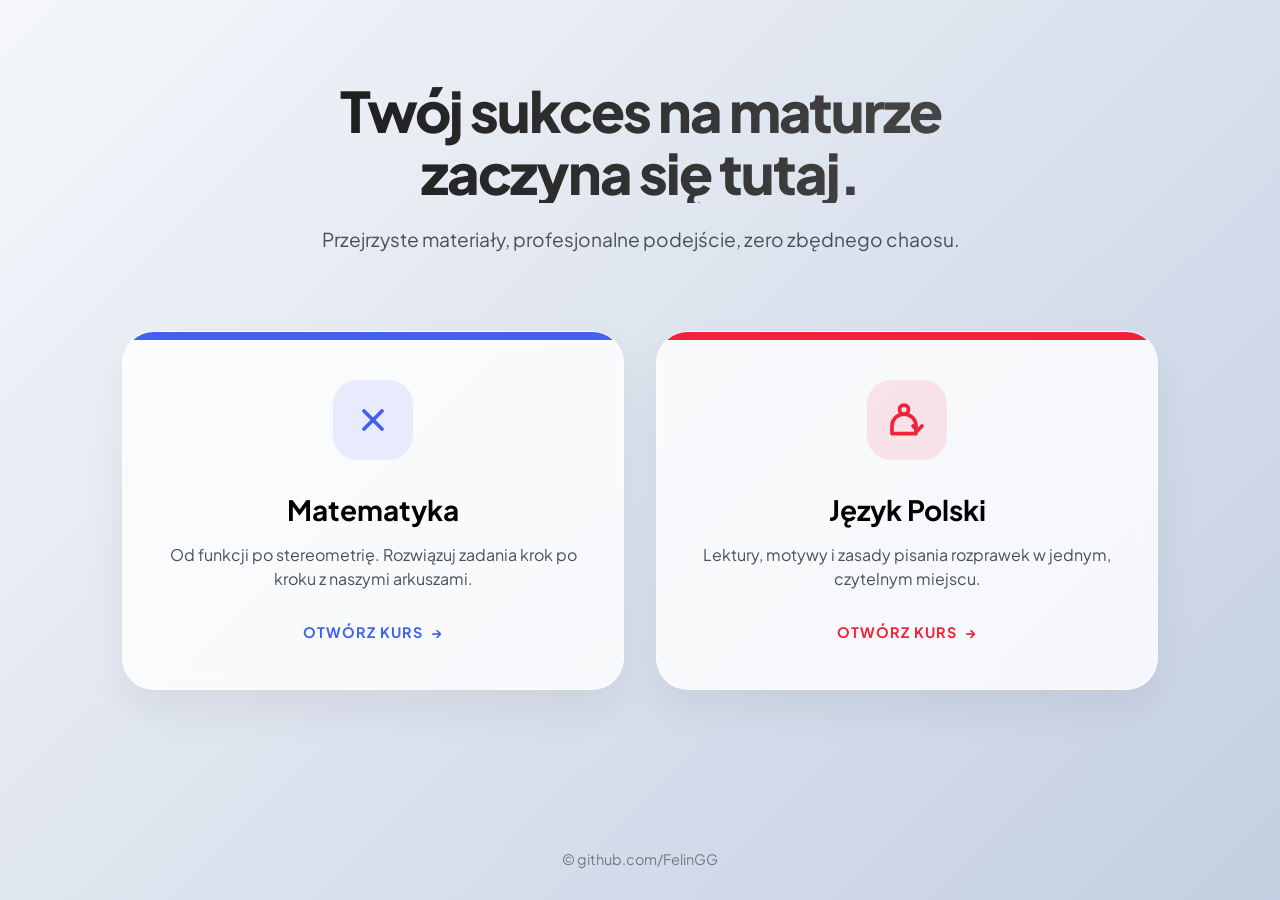
==== index.html @ 7e04bf78 "Add index.html" ====
<!DOCTYPE html>
<html lang="pl">
<head>
    <meta charset="UTF-8">
    <meta name="viewport" content="width=device-width, initial-scale=1.0">
    <title>EduHub | Twoja Matura 2026</title>
    <link rel="preconnect" href="https://fonts.googleapis.com">
    <link rel="preconnect" href="https://fonts.gstatic.com" crossorigin>
    <link href="https://fonts.googleapis.com/css2?family=Plus+Jakarta+Sans:wght@400;600;800&display=swap" rel="stylesheet">
    <style>
        :root {
            --bg-gradient: linear-gradient(135deg, #f5f7fa 0%, #c3cfe2 100%);
            --text-main: #1d1d1f;
            --text-muted: #495057;
            --math-color: #4361ee;
            --math-bg: rgba(67, 97, 238, 0.1);
            --polish-color: #ef233c;
            --polish-bg: rgba(239, 35, 60, 0.1);
            --card-shadow: 0 20px 40px rgba(0,0,0,0.06);
            --card-hover-shadow: 0 30px 60px rgba(0,0,0,0.12);
        }

        * {
            margin: 0;
            padding: 0;
            box-sizing: border-box;
            -webkit-tap-highlight-color: transparent;
        }

        body {
            font-family: 'Plus Jakarta Sans', sans-serif;
            background: var(--bg-gradient);
            background-attachment: fixed;
            color: var(--text-main);
            min-height: 100vh;
            display: flex;
            flex-direction: column;
            align-items: center;
        }

        header {
            padding: 5rem 1.5rem 3rem;
            text-align: center;
            max-width: 800px;
        }

        header h1 {
            font-size: clamp(2rem, 8vw, 3.5rem);
            font-weight: 800;
            letter-spacing: -2px;
            line-height: 1.1;
            margin-bottom: 1.5rem;
            background: linear-gradient(90deg, #1a1a1b, #4a4a4a);
            -webkit-background-clip: text;
            -webkit-text-fill-color: transparent;
        }

        header p {
            color: var(--text-muted);
            font-size: clamp(1rem, 4vw, 1.2rem);
            font-weight: 400;
        }

        .hub-container {
            width: 100%;
            max-width: 1100px;
            display: grid;
            grid-template-columns: repeat(auto-fit, minmax(320px, 1fr));
            gap: 2rem;
            padding: 2rem;
            margin-bottom: 4rem;
        }

        .card {
            position: relative;
            background: rgba(255, 255, 255, 0.8);
            backdrop-filter: blur(10px);
            -webkit-backdrop-filter: blur(10px);
            border: 1px solid rgba(255, 255, 255, 0.5);
            border-radius: 32px;
            padding: 3rem 2rem;
            text-decoration: none;
            transition: all 0.4s cubic-bezier(0.175, 0.885, 0.32, 1.275);
            display: flex;
            flex-direction: column;
            align-items: center;
            text-align: center;
            box-shadow: var(--card-shadow);
            overflow: hidden;
        }

        /* Efekt hover dla kart */
        .card:hover {
            transform: translateY(-12px) scale(1.02);
            box-shadow: var(--card-hover-shadow);
            background: rgba(255, 255, 255, 0.95);
        }

        .card::before {
            content: "";
            position: absolute;
            top: 0;
            left: 0;
            width: 100%;
            height: 8px;
            transition: all 0.3s ease;
        }

        .card-math::before { background: var(--math-color); }
        .card-polish::before { background: var(--polish-color); }

        .icon-box {
            width: 80px;
            height: 80px;
            border-radius: 24px;
            display: flex;
            align-items: center;
            justify-content: center;
            margin-bottom: 2rem;
            transition: transform 0.3s ease;
        }

        .card-math .icon-box { background: var(--math-bg); color: var(--math-color); }
        .card-polish .icon-box { background: var(--polish-bg); color: var(--polish-color); }

        .card:hover .icon-box {
            transform: rotate(-10deg) scale(1.1);
        }

        .card h2 {
            font-size: 1.75rem;
            font-weight: 700;
            margin-bottom: 1rem;
            color: #000;
        }

        .card p {
            font-size: 1rem;
            color: var(--text-muted);
            line-height: 1.5;
            margin-bottom: 2rem;
        }

        .btn-label {
            font-size: 0.9rem;
            font-weight: 700;
            text-transform: uppercase;
            letter-spacing: 1px;
            display: flex;
            align-items: center;
            gap: 8px;
        }

        .card-math .btn-label { color: var(--math-color); }
        .card-polish .btn-label { color: var(--polish-color); }

        /* Styl pod Mobile */
        @media (max-width: 480px) {
            header { padding-top: 3rem; }
            .hub-container {
                grid-template-columns: 1fr;
                padding: 1.5rem;
                gap: 1.5rem;
            }
            .card {
                padding: 2.5rem 1.5rem;
            }
        }

        footer {
            margin-top: auto;
            padding: 2rem;
            font-size: 0.9rem;
            color: var(--text-muted);
            opacity: 0.7;
        }
    </style>
</head>
<body>

    <header>
        <h1>Twój sukces na maturze zaczyna się tutaj.</h1>
        <p>Przejrzyste materiały, profesjonalne podejście, zero zbędnego chaosu.</p>
    </header>

    <main class="hub-container">
        <a href="matematyka.html" class="card card-math">
            <div class="icon-box">
                <svg xmlns="http://www.w3.org/2000/svg" width="36" height="36" viewBox="0 0 24 24" fill="none" stroke="currentColor" stroke-width="2.5" stroke-linecap="round" stroke-linejoin="round"><path d="M18 6 6 18"/><path d="m6 6 12 12"/></svg>
            </div>
            <h2>Matematyka</h2>
            <p>Od funkcji po stereometrię. Rozwiązuj zadania krok po kroku z naszymi arkuszami.</p>
            <div class="btn-label">Otwórz kurs <span>→</span></div>
        </a>

        <a href="polski.html" class="card card-polish">
            <div class="icon-box">
                <svg xmlns="http://www.w3.org/2000/svg" width="36" height="36" viewBox="0 0 24 24" fill="none" stroke="currentColor" stroke-width="2.5" stroke-linecap="round" stroke-linejoin="round"><path d="m16 16 3 3 3-3"/><path d="M10 8c4.4 0 8 3.6 8 8v5H2V16c0-4.4 3.6-8 8-8z"/><circle cx="10" cy="5" r="3"/></svg>
            </div>
            <h2>Język Polski</h2>
            <p>Lektury, motywy i zasady pisania rozprawek w jednym, czytelnym miejscu.</p>
            <div class="btn-label">Otwórz kurs <span>→</span></div>
        </a>
    </main>

    <footer>
        &copy; github.com/FelinGG
    </footer>

</body>
</html>
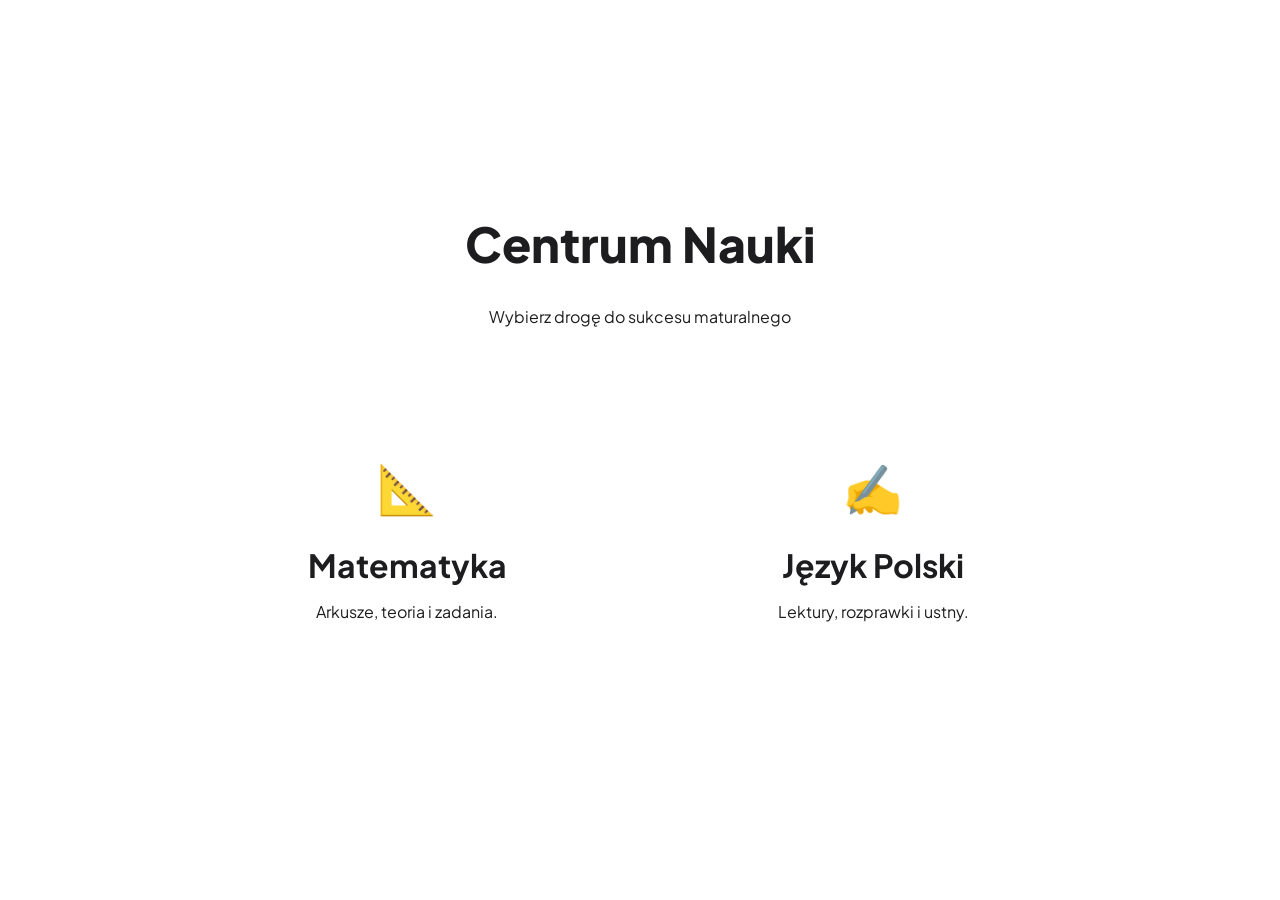
==== commit ed9b2edf: "new structure" ====
--- a/index.html
+++ b/index.html
@@ -3,209 +3,40 @@
 <head>
     <meta charset="UTF-8">
     <meta name="viewport" content="width=device-width, initial-scale=1.0">
-    <title>EduHub | Twoja Matura 2026</title>
-    <link rel="preconnect" href="https://fonts.googleapis.com">
-    <link rel="preconnect" href="https://fonts.gstatic.com" crossorigin>
+    <title>EduHub | Wybierz Przedmiot</title>
     <link href="https://fonts.googleapis.com/css2?family=Plus+Jakarta+Sans:wght@400;600;800&display=swap" rel="stylesheet">
+    <link rel="stylesheet" href="assets/css/global.css">
     <style>
-        :root {
-            --bg-gradient: linear-gradient(135deg, #f5f7fa 0%, #c3cfe2 100%);
-            --text-main: #1d1d1f;
-            --text-muted: #495057;
-            --math-color: #4361ee;
-            --math-bg: rgba(67, 97, 238, 0.1);
-            --polish-color: #ef233c;
-            --polish-bg: rgba(239, 35, 60, 0.1);
-            --card-shadow: 0 20px 40px rgba(0,0,0,0.06);
-            --card-hover-shadow: 0 30px 60px rgba(0,0,0,0.12);
+        body { background: var(--bg-gradient); min-height: 100vh; display: flex; flex-direction: column; align-items: center; justify-content: center; }
+        .hub-container { width: 100%; max-width: 900px; display: grid; grid-template-columns: repeat(auto-fit, minmax(300px, 1fr)); gap: 2rem; padding: 2rem; }
+        .card { 
+            background: rgba(255, 255, 255, 0.8); backdrop-filter: blur(10px); border-radius: 32px; padding: 3rem; 
+            text-decoration: none; color: var(--text-dark); text-align: center; transition: var(--transition); 
+            box-shadow: var(--card-shadow); border: 1px solid rgba(255,255,255,0.5);
         }
-
-        * {
-            margin: 0;
-            padding: 0;
-            box-sizing: border-box;
-            -webkit-tap-highlight-color: transparent;
-        }
-
-        body {
-            font-family: 'Plus Jakarta Sans', sans-serif;
-            background: var(--bg-gradient);
-            background-attachment: fixed;
-            color: var(--text-main);
-            min-height: 100vh;
-            display: flex;
-            flex-direction: column;
-            align-items: center;
-        }
-
-        header {
-            padding: 5rem 1.5rem 3rem;
-            text-align: center;
-            max-width: 800px;
-        }
-
-        header h1 {
-            font-size: clamp(2rem, 8vw, 3.5rem);
-            font-weight: 800;
-            letter-spacing: -2px;
-            line-height: 1.1;
-            margin-bottom: 1.5rem;
-            background: linear-gradient(90deg, #1a1a1b, #4a4a4a);
-            -webkit-background-clip: text;
-            -webkit-text-fill-color: transparent;
-        }
-
-        header p {
-            color: var(--text-muted);
-            font-size: clamp(1rem, 4vw, 1.2rem);
-            font-weight: 400;
-        }
-
-        .hub-container {
-            width: 100%;
-            max-width: 1100px;
-            display: grid;
-            grid-template-columns: repeat(auto-fit, minmax(320px, 1fr));
-            gap: 2rem;
-            padding: 2rem;
-            margin-bottom: 4rem;
-        }
-
-        .card {
-            position: relative;
-            background: rgba(255, 255, 255, 0.8);
-            backdrop-filter: blur(10px);
-            -webkit-backdrop-filter: blur(10px);
-            border: 1px solid rgba(255, 255, 255, 0.5);
-            border-radius: 32px;
-            padding: 3rem 2rem;
-            text-decoration: none;
-            transition: all 0.4s cubic-bezier(0.175, 0.885, 0.32, 1.275);
-            display: flex;
-            flex-direction: column;
-            align-items: center;
-            text-align: center;
-            box-shadow: var(--card-shadow);
-            overflow: hidden;
-        }
-
-        /* Efekt hover dla kart */
-        .card:hover {
-            transform: translateY(-12px) scale(1.02);
-            box-shadow: var(--card-hover-shadow);
-            background: rgba(255, 255, 255, 0.95);
-        }
-
-        .card::before {
-            content: "";
-            position: absolute;
-            top: 0;
-            left: 0;
-            width: 100%;
-            height: 8px;
-            transition: all 0.3s ease;
-        }
-
-        .card-math::before { background: var(--math-color); }
-        .card-polish::before { background: var(--polish-color); }
-
-        .icon-box {
-            width: 80px;
-            height: 80px;
-            border-radius: 24px;
-            display: flex;
-            align-items: center;
-            justify-content: center;
-            margin-bottom: 2rem;
-            transition: transform 0.3s ease;
-        }
-
-        .card-math .icon-box { background: var(--math-bg); color: var(--math-color); }
-        .card-polish .icon-box { background: var(--polish-bg); color: var(--polish-color); }
-
-        .card:hover .icon-box {
-            transform: rotate(-10deg) scale(1.1);
-        }
-
-        .card h2 {
-            font-size: 1.75rem;
-            font-weight: 700;
-            margin-bottom: 1rem;
-            color: #000;
-        }
-
-        .card p {
-            font-size: 1rem;
-            color: var(--text-muted);
-            line-height: 1.5;
-            margin-bottom: 2rem;
-        }
-
-        .btn-label {
-            font-size: 0.9rem;
-            font-weight: 700;
-            text-transform: uppercase;
-            letter-spacing: 1px;
-            display: flex;
-            align-items: center;
-            gap: 8px;
-        }
-
-        .card-math .btn-label { color: var(--math-color); }
-        .card-polish .btn-label { color: var(--polish-color); }
-
-        /* Styl pod Mobile */
-        @media (max-width: 480px) {
-            header { padding-top: 3rem; }
-            .hub-container {
-                grid-template-columns: 1fr;
-                padding: 1.5rem;
-                gap: 1.5rem;
-            }
-            .card {
-                padding: 2.5rem 1.5rem;
-            }
-        }
-
-        footer {
-            margin-top: auto;
-            padding: 2rem;
-            font-size: 0.9rem;
-            color: var(--text-muted);
-            opacity: 0.7;
-        }
+        .card:hover { transform: translateY(-10px); background: white; }
+        .card h2 { font-size: 2rem; margin-bottom: 1rem; }
+        .card-math:hover { border-bottom: 6px solid var(--accent-math); }
+        .card-polish:hover { border-bottom: 6px solid var(--accent-polish); }
     </style>
 </head>
 <body>
-
-    <header>
-        <h1>Twój sukces na maturze zaczyna się tutaj.</h1>
-        <p>Przejrzyste materiały, profesjonalne podejście, zero zbędnego chaosu.</p>
+    <header style="text-align: center; margin-bottom: 2rem;">
+        <h1 style="font-size: 3rem; font-weight: 800;">Centrum Nauki</h1>
+        <p style="color: var(--text-muted);">Wybierz drogę do sukcesu maturalnego</p>
     </header>
 
     <main class="hub-container">
-        <a href="matematyka.html" class="card card-math">
-            <div class="icon-box">
-                <svg xmlns="http://www.w3.org/2000/svg" width="36" height="36" viewBox="0 0 24 24" fill="none" stroke="currentColor" stroke-width="2.5" stroke-linecap="round" stroke-linejoin="round"><path d="M18 6 6 18"/><path d="m6 6 12 12"/></svg>
-            </div>
+        <a href="subjects/matematyka/index.html" class="card card-math">
+            <div style="font-size: 3rem; margin-bottom: 1rem;">📐</div>
             <h2>Matematyka</h2>
-            <p>Od funkcji po stereometrię. Rozwiązuj zadania krok po kroku z naszymi arkuszami.</p>
-            <div class="btn-label">Otwórz kurs <span>→</span></div>
+            <p>Arkusze, teoria i zadania.</p>
         </a>
-
-        <a href="polski.html" class="card card-polish">
-            <div class="icon-box">
-                <svg xmlns="http://www.w3.org/2000/svg" width="36" height="36" viewBox="0 0 24 24" fill="none" stroke="currentColor" stroke-width="2.5" stroke-linecap="round" stroke-linejoin="round"><path d="m16 16 3 3 3-3"/><path d="M10 8c4.4 0 8 3.6 8 8v5H2V16c0-4.4 3.6-8 8-8z"/><circle cx="10" cy="5" r="3"/></svg>
-            </div>
+        <a href="subjects/polski/index.html" class="card card-polish">
+            <div style="font-size: 3rem; margin-bottom: 1rem;">✍️</div>
             <h2>Język Polski</h2>
-            <p>Lektury, motywy i zasady pisania rozprawek w jednym, czytelnym miejscu.</p>
-            <div class="btn-label">Otwórz kurs <span>→</span></div>
+            <p>Lektury, rozprawki i ustny.</p>
         </a>
     </main>
-
-    <footer>
-        &copy; github.com/FelinGG
-    </footer>
-
 </body>
 </html>
--- a/assets/css/global.css
+++ b/assets/css/global.css
@@ -0,0 +1,45 @@
+:root {
+    --accent-polish: #ef233c;
+    --accent-math: #4361ee;
+    --bg-light: #f8f9fa;
+    --text-dark: #1d1d1f;
+    --sidebar-width: 300px;
+    --transition: all 0.3s cubic-bezier(0.4, 0, 0.2, 1);
+}
+
+body {
+    font-family: 'Plus Jakarta Sans', sans-serif;
+    background-color: var(--bg-light);
+    color: var(--text-dark);
+    margin: 0;
+}
+
+/* Sidebar & Navigation */
+.sidebar {
+    position: fixed; top: 0; left: calc(-1 * var(--sidebar-width));
+    width: var(--sidebar-width); height: 100vh;
+    background: white; z-index: 1000; padding: 80px 1.5rem 2rem;
+    box-shadow: 10px 0 30px rgba(0,0,0,0.05); transition: var(--transition);
+}
+.sidebar.active { left: 0; }
+.overlay {
+    position: fixed; inset: 0; background: rgba(0,0,0,0.3);
+    backdrop-filter: blur(4px); z-index: 999;
+    opacity: 0; visibility: hidden; transition: var(--transition);
+}
+.overlay.active { opacity: 1; visibility: visible; }
+
+.menu-toggle {
+    position: fixed; top: 20px; left: 20px; z-index: 1001;
+    background: white; border: none; width: 50px; height: 50px;
+    border-radius: 12px; cursor: pointer; box-shadow: 0 4px 12px rgba(0,0,0,0.1);
+}
+
+.nav-section h3 { font-size: 0.7rem; color: #adb5bd; text-transform: uppercase; margin: 1.5rem 0 0.5rem; }
+.nav-link { display: block; padding: 0.7rem; text-decoration: none; color: var(--text-dark); font-weight: 600; border-radius: 8px; }
+.nav-link:hover { background: #fff5f6; color: var(--accent-polish); }
+
+/* Main Content */
+.container { padding: 100px 2rem 50px; max-width: 900px; margin: 0 auto; }
+.page-header { margin-bottom: 3rem; }
+.content-card { background: white; padding: 2rem; border-radius: 24px; box-shadow: 0 4px 20px rgba(0,0,0,0.05); margin-bottom: 1.5rem; }
